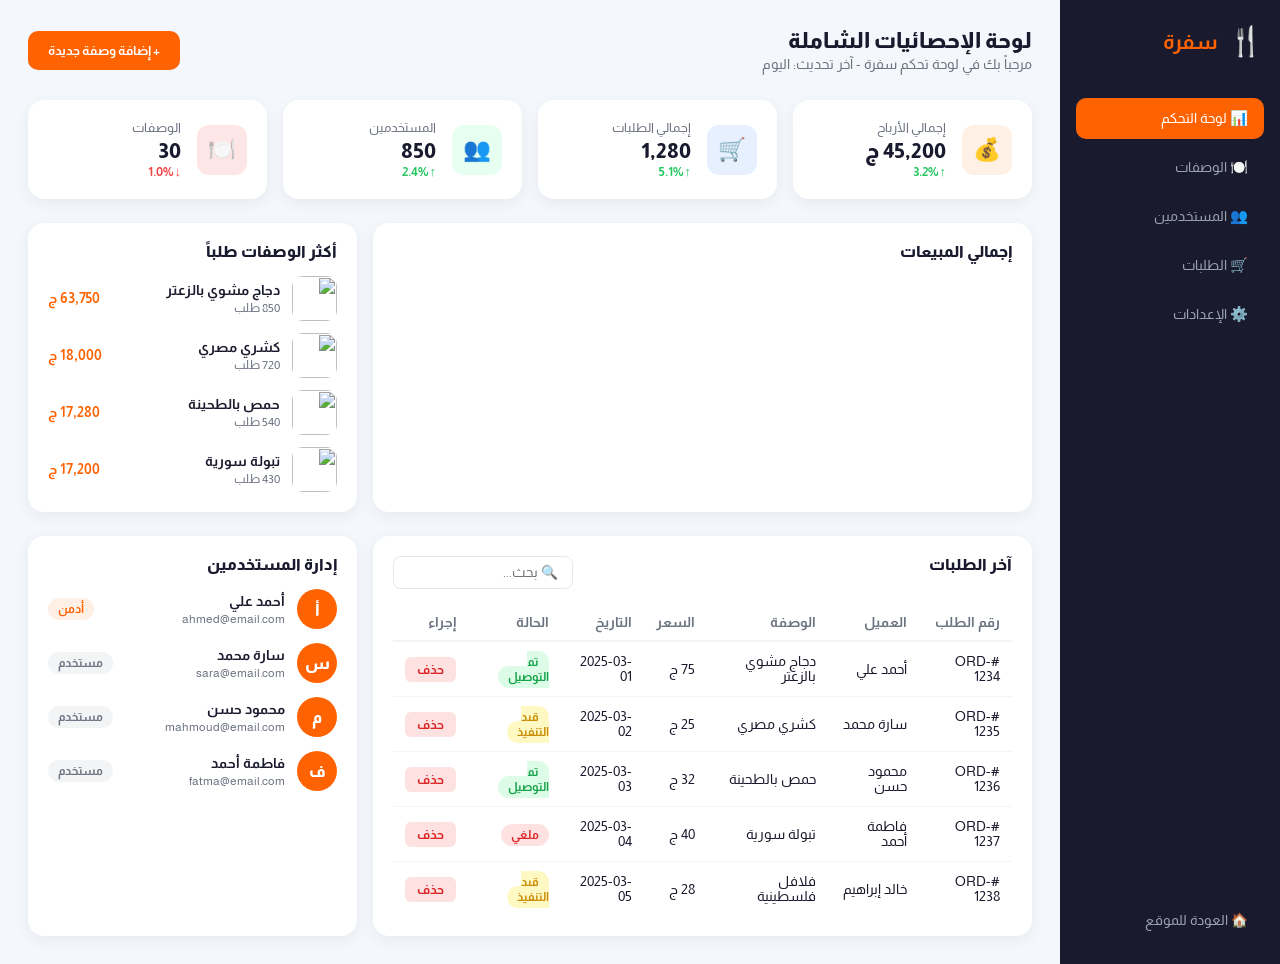
==== Admin-page/admin.html @ 30a463ea "add favourite, admin pages" ====
<!DOCTYPE html>
<html lang="ar" dir="rtl">
<head>
  <meta charset="UTF-8" />
  <meta name="viewport" content="width=device-width, initial-scale=1.0" />
  <title>لوحة الإدارة - سفرة</title>
  <link rel="stylesheet" href="admin.css" />
</head>
<body>

  <!-- Sidebar -->
  <div class="sidebar">
    <div class="sidebar-logo">
      <span>🍴</span>
      <h2>سفرة</h2>
    </div>
    <nav class="sidebar-nav">
      <a href="#" class="nav-item active">📊 لوحة التحكم</a>
      <a href="#" class="nav-item">🍽️ الوصفات</a>
      <a href="#" class="nav-item">👥 المستخدمين</a>
      <a href="#" class="nav-item">🛒 الطلبات</a>
      <a href="#" class="nav-item">⚙️ الإعدادات</a>
    </nav>
    <div class="sidebar-footer">
      <a href="../Home-page/Index.html" class="back-btn">🏠 العودة للموقع</a>
    </div>
  </div>

  <!-- Main Content -->
  <div class="main-content">

    <!-- Header -->
    <div class="dashboard-header">
      <div>
        <h1>لوحة الإحصائيات الشاملة</h1>
        <p>مرحباً بك في لوحة تحكم سفرة - آخر تحديث: اليوم</p>
      </div>
      <button class="add-recipe-btn">+ إضافة وصفة جديدة</button>
    </div>

    <!-- Stats Cards -->
    <div class="stats-grid">
      <div class="stat-card">
        <div class="stat-icon orange">💰</div>
        <div class="stat-info">
          <p class="stat-label">إجمالي الأرباح</p>
          <h3 class="stat-value">45,200 ج</h3>
          <span class="stat-change up">↑ 3.2%</span>
        </div>
      </div>
      <div class="stat-card">
        <div class="stat-icon blue">🛒</div>
        <div class="stat-info">
          <p class="stat-label">إجمالي الطلبات</p>
          <h3 class="stat-value">1,280</h3>
          <span class="stat-change up">↑ 5.1%</span>
        </div>
      </div>
      <div class="stat-card">
        <div class="stat-icon green">👥</div>
        <div class="stat-info">
          <p class="stat-label">المستخدمين</p>
          <h3 class="stat-value">850</h3>
          <span class="stat-change up">↑ 2.4%</span>
        </div>
      </div>
      <div class="stat-card">
        <div class="stat-icon red">🍽️</div>
        <div class="stat-info">
          <p class="stat-label">الوصفات</p>
          <h3 class="stat-value">30</h3>
          <span class="stat-change down">↓ 1.0%</span>
        </div>
      </div>
    </div>

    <!-- Chart + Top Recipes -->
    <div class="middle-grid">

      <!-- Chart -->
      <div class="card chart-card">
        <h3>إجمالي المبيعات</h3>
        <canvas id="salesChart"></canvas>
      </div>

      <!-- Top Recipes -->
      <div class="card top-recipes-card">
        <h3>أكثر الوصفات طلباً</h3>
        <ul class="top-recipes-list">
          <li>
            <img src="https://cdn.pixabay.com/photo/2017/12/09/08/18/meat-3007395_640.jpg" alt="" />
            <div>
              <p>دجاج مشوي بالزعتر</p>
              <span>850 طلب</span>
            </div>
            <strong>63,750 ج</strong>
          </li>
          <li>
            <img src="https://static.srpcdigital.com/styles/1037xauto/public/2024-07/727982.jpg.webp" alt="" />
            <div>
              <p>كشري مصري</p>
              <span>720 طلب</span>
            </div>
            <strong>18,000 ج</strong>
          </li>
          <li>
            <img src="https://www.smartpack-eg.com/rec/upload/8f224763c686b8917ebe1245f55e521c.jpg" alt="" />
            <div>
              <p>حمص بالطحينة</p>
              <span>540 طلب</span>
            </div>
            <strong>17,280 ج</strong>
          </li>
          <li>
            <img src="https://img.youm7.com/large/20220922010444444.jpg" alt="" />
            <div>
              <p>تبولة سورية</p>
              <span>430 طلب</span>
            </div>
            <strong>17,200 ج</strong>
          </li>
        </ul>
      </div>

    </div>

    <!-- Orders Table + Users -->
    <div class="bottom-grid">

      <!-- Orders Table -->
      <div class="card orders-card">
        <div class="card-header">
          <h3>آخر الطلبات</h3>
          <input type="text" placeholder="🔍 بحث..." class="search-input" id="searchInput" />
        </div>
        <table class="orders-table">
          <thead>
            <tr>
              <th>رقم الطلب</th>
              <th>العميل</th>
              <th>الوصفة</th>
              <th>السعر</th>
              <th>التاريخ</th>
              <th>الحالة</th>
              <th>إجراء</th>
            </tr>
          </thead>
          <tbody id="ordersTableBody">
            <tr>
              <td>#ORD-1234</td>
              <td>أحمد علي</td>
              <td>دجاج مشوي بالزعتر</td>
              <td>75 ج</td>
              <td>2025-03-01</td>
              <td><span class="badge delivered">تم التوصيل</span></td>
              <td><button class="action-btn delete" onclick="deleteRow(this)">حذف</button></td>
            </tr>
            <tr>
              <td>#ORD-1235</td>
              <td>سارة محمد</td>
              <td>كشري مصري</td>
              <td>25 ج</td>
              <td>2025-03-02</td>
              <td><span class="badge pending">قيد التنفيذ</span></td>
              <td><button class="action-btn delete" onclick="deleteRow(this)">حذف</button></td>
            </tr>
            <tr>
              <td>#ORD-1236</td>
              <td>محمود حسن</td>
              <td>حمص بالطحينة</td>
              <td>32 ج</td>
              <td>2025-03-03</td>
              <td><span class="badge delivered">تم التوصيل</span></td>
              <td><button class="action-btn delete" onclick="deleteRow(this)">حذف</button></td>
            </tr>
            <tr>
              <td>#ORD-1237</td>
              <td>فاطمة أحمد</td>
              <td>تبولة سورية</td>
              <td>40 ج</td>
              <td>2025-03-04</td>
              <td><span class="badge cancelled">ملغي</span></td>
              <td><button class="action-btn delete" onclick="deleteRow(this)">حذف</button></td>
            </tr>
            <tr>
              <td>#ORD-1238</td>
              <td>خالد إبراهيم</td>
              <td>فلافل فلسطينية</td>
              <td>28 ج</td>
              <td>2025-03-05</td>
              <td><span class="badge pending">قيد التنفيذ</span></td>
              <td><button class="action-btn delete" onclick="deleteRow(this)">حذف</button></td>
            </tr>
          </tbody>
        </table>
      </div>

      <!-- Users -->
      <div class="card users-card">
        <h3>إدارة المستخدمين</h3>
        <ul class="users-list">
          <li>
            <div class="user-avatar">أ</div>
            <div class="user-info">
              <p>أحمد علي</p>
              <span>ahmed@email.com</span>
            </div>
            <span class="user-role admin">أدمن</span>
          </li>
          <li>
            <div class="user-avatar">س</div>
            <div class="user-info">
              <p>سارة محمد</p>
              <span>sara@email.com</span>
            </div>
            <span class="user-role user">مستخدم</span>
          </li>
          <li>
            <div class="user-avatar">م</div>
            <div class="user-info">
              <p>محمود حسن</p>
              <span>mahmoud@email.com</span>
            </div>
            <span class="user-role user">مستخدم</span>
          </li>
          <li>
            <div class="user-avatar">ف</div>
            <div class="user-info">
              <p>فاطمة أحمد</p>
              <span>fatma@email.com</span>
            </div>
            <span class="user-role user">مستخدم</span>
          </li>
        </ul>
      </div>

    </div>

  </div>

  <script src="https://cdn.jsdelivr.net/npm/chart.js"></script>
  <script src="admin.js"></script>
</body>
</html>
---- Admin-page/admin.css ----
@import url('https://fonts.googleapis.com/css2?family=Almarai:wght@300;400;700;800&display=swap');

* {
  box-sizing: border-box;
  margin: 0;
  padding: 0;
}

body {
  font-family: 'Almarai', sans-serif;
  background: #f4f7fb;
  color: #2a2a2a;
  direction: rtl;
  display: flex;
}

/* ===== Sidebar ===== */
.sidebar {
  width: 220px;
  min-height: 100vh;
  background: #1a1a2e;
  display: flex;
  flex-direction: column;
  padding: 24px 16px;
  position: sticky;
  top: 0;
  flex-shrink: 0;
}

.sidebar-logo {
  display: flex;
  align-items: center;
  gap: 10px;
  color: white;
  margin-bottom: 40px;
}

.sidebar-logo span { font-size: 1.8rem; }
.sidebar-logo h2 { font-size: 1.3rem; color: #ff6200; }

.sidebar-nav {
  display: flex;
  flex-direction: column;
  gap: 8px;
  flex: 1;
}

.nav-item {
  color: #9ca3af;
  text-decoration: none;
  padding: 12px 16px;
  border-radius: 10px;
  font-size: 0.9rem;
  transition: all 0.3s ease;
}

.nav-item:hover, .nav-item.active {
  background: #ff6200;
  color: white;
}

.sidebar-footer { margin-top: 20px; }

.back-btn {
  display: block;
  color: #9ca3af;
  text-decoration: none;
  padding: 12px 16px;
  border-radius: 10px;
  font-size: 0.85rem;
  transition: all 0.3s ease;
}

.back-btn:hover {
  background: #ffffff1a;
  color: white;
}

/* ===== Main ===== */
.main-content {
  flex: 1;
  padding: 28px;
  overflow-x: hidden;
}

.dashboard-header {
  display: flex;
  justify-content: space-between;
  align-items: center;
  margin-bottom: 28px;
}

.dashboard-header h1 {
  font-size: 1.4rem;
  font-weight: 800;
  color: #1a1a2e;
}

.dashboard-header p {
  font-size: 0.85rem;
  color: #6b7280;
  margin-top: 4px;
}

.add-recipe-btn {
  background: #ff6200;
  color: white;
  border: none;
  padding: 12px 20px;
  border-radius: 10px;
  font-family: inherit;
  font-weight: 700;
  cursor: pointer;
  transition: 0.3s ease;
}

.add-recipe-btn:hover { background: #e55500; }

/* ===== Stats ===== */
.stats-grid {
  display: grid;
  grid-template-columns: repeat(4, 1fr);
  gap: 16px;
  margin-bottom: 24px;
}

.stat-card {
  background: white;
  border-radius: 16px;
  padding: 20px;
  display: flex;
  align-items: center;
  gap: 16px;
  box-shadow: 0 4px 15px rgba(0,0,0,0.06);
}

.stat-icon {
  width: 50px;
  height: 50px;
  border-radius: 12px;
  display: flex;
  align-items: center;
  justify-content: center;
  font-size: 1.4rem;
  flex-shrink: 0;
}

.stat-icon.orange { background: #fff0e6; }
.stat-icon.blue   { background: #e6f0ff; }
.stat-icon.green  { background: #e6fff0; }
.stat-icon.red    { background: #ffe6e6; }

.stat-label {
  font-size: 0.8rem;
  color: #6b7280;
  margin-bottom: 4px;
}

.stat-value {
  font-size: 1.3rem;
  font-weight: 800;
  color: #1a1a2e;
}

.stat-change {
  font-size: 0.8rem;
  font-weight: 700;
}

.stat-change.up   { color: #22c55e; }
.stat-change.down { color: #ef4444; }

/* ===== Middle Grid ===== */
.middle-grid {
  display: grid;
  grid-template-columns: 2fr 1fr;
  gap: 16px;
  margin-bottom: 24px;
}

.card {
  background: white;
  border-radius: 16px;
  padding: 20px;
  box-shadow: 0 4px 15px rgba(0,0,0,0.06);
}

.card h3 {
  font-size: 1rem;
  font-weight: 800;
  color: #1a1a2e;
  margin-bottom: 16px;
}

/* ===== Top Recipes ===== */
.top-recipes-list {
  list-style: none;
  display: flex;
  flex-direction: column;
  gap: 12px;
}

.top-recipes-list li {
  display: flex;
  align-items: center;
  gap: 12px;
}

.top-recipes-list img {
  width: 45px;
  height: 45px;
  border-radius: 10px;
  object-fit: cover;
}

.top-recipes-list div { flex: 1; }

.top-recipes-list p {
  font-size: 0.88rem;
  font-weight: 700;
  color: #1a1a2e;
}

.top-recipes-list span {
  font-size: 0.78rem;
  color: #6b7280;
}

.top-recipes-list strong {
  font-size: 0.85rem;
  color: #ff6200;
  white-space: nowrap;
}

/* ===== Bottom Grid ===== */
.bottom-grid {
  display: grid;
  grid-template-columns: 2fr 1fr;
  gap: 16px;
}

/* ===== Orders Table ===== */
.card-header {
  display: flex;
  justify-content: space-between;
  align-items: center;
  margin-bottom: 16px;
}

.search-input {
  padding: 8px 14px;
  border: 1px solid #e5e7eb;
  border-radius: 8px;
  font-family: inherit;
  font-size: 0.85rem;
  outline: none;
  width: 180px;
}

.search-input:focus { border-color: #ff6200; }

.orders-table {
  width: 100%;
  border-collapse: collapse;
  font-size: 0.85rem;
}

.orders-table th {
  text-align: right;
  padding: 10px 12px;
  color: #6b7280;
  font-weight: 700;
  border-bottom: 2px solid #f3f4f6;
  white-space: nowrap;
}

.orders-table td {
  padding: 12px;
  border-bottom: 1px solid #f3f4f6;
  color: #1a1a2e;
}

.orders-table tr:last-child td { border-bottom: none; }

.badge {
  padding: 4px 10px;
  border-radius: 20px;
  font-size: 0.78rem;
  font-weight: 700;
}

.badge.delivered  { background: #dcfce7; color: #16a34a; }
.badge.pending    { background: #fef9c3; color: #ca8a04; }
.badge.cancelled  { background: #fee2e2; color: #dc2626; }

.action-btn {
  padding: 5px 12px;
  border: none;
  border-radius: 6px;
  cursor: pointer;
  font-family: inherit;
  font-size: 0.8rem;
  font-weight: 700;
  transition: 0.2s ease;
}

.action-btn.delete {
  background: #fee2e2;
  color: #dc2626;
}

.action-btn.delete:hover { background: #dc2626; color: white; }

/* ===== Users ===== */
.users-list {
  list-style: none;
  display: flex;
  flex-direction: column;
  gap: 14px;
}

.users-list li {
  display: flex;
  align-items: center;
  gap: 12px;
}

.user-avatar {
  width: 40px;
  height: 40px;
  border-radius: 50%;
  background: #ff6200;
  color: white;
  display: flex;
  align-items: center;
  justify-content: center;
  font-weight: 800;
  flex-shrink: 0;
}

.user-info { flex: 1; }

.user-info p {
  font-size: 0.88rem;
  font-weight: 700;
  color: #1a1a2e;
}

.user-info span {
  font-size: 0.78rem;
  color: #6b7280;
}

.user-role {
  font-size: 0.75rem;
  font-weight: 700;
  padding: 4px 10px;
  border-radius: 20px;
}

.user-role.admin { background: #fff0e6; color: #ff6200; }
.user-role.user  { background: #f3f4f6; color: #6b7280; }

@media (max-width: 1024px) {
  .stats-grid { grid-template-columns: repeat(2, 1fr); }
  .middle-grid, .bottom-grid { grid-template-columns: 1fr; }
}

@media (max-width: 768px) {
  .sidebar { display: none; }
  .stats-grid { grid-template-columns: 1fr 1fr; }
}
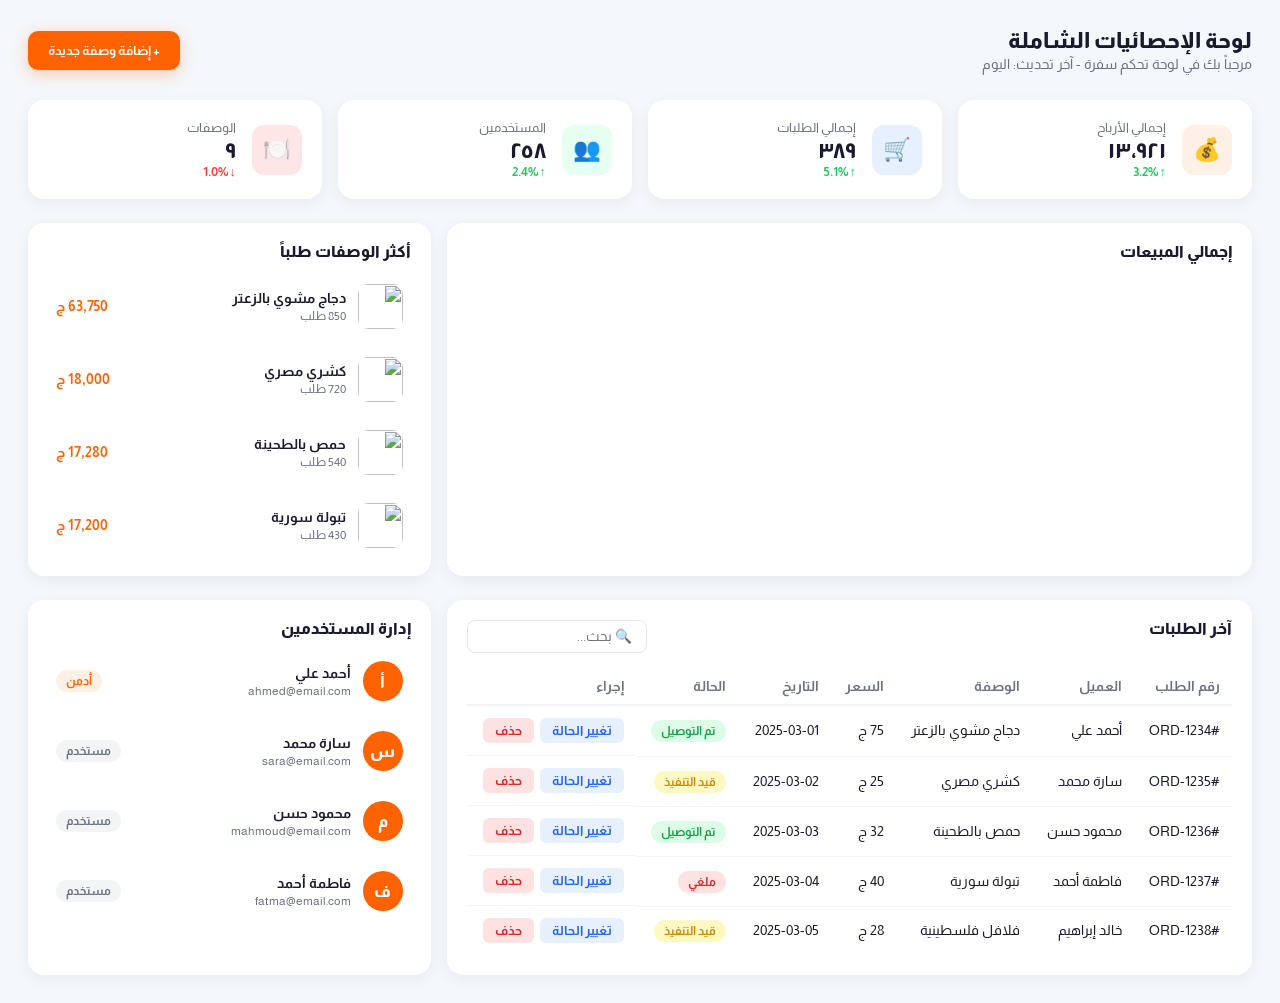
==== commit 2135d2fe: "Merge branch 'main' of https://github.com/khaledeng/RecipeMarket into cart-checkout" ====
--- a/Admin-page/admin.html
+++ b/Admin-page/admin.html
@@ -9,7 +9,7 @@
 <body>
 
   <!-- Sidebar -->
-  <div class="sidebar">
+  <!-- <div class="sidebar">
     <div class="sidebar-logo">
       <span>🍴</span>
       <h2>سفرة</h2>
@@ -24,7 +24,7 @@
     <div class="sidebar-footer">
       <a href="../Home-page/Index.html" class="back-btn">🏠 العودة للموقع</a>
     </div>
-  </div>
+  </div> -->
 
   <!-- Main Content -->
   <div class="main-content">
@@ -35,40 +35,40 @@
         <h1>لوحة الإحصائيات الشاملة</h1>
         <p>مرحباً بك في لوحة تحكم سفرة - آخر تحديث: اليوم</p>
       </div>
-      <button class="add-recipe-btn">+ إضافة وصفة جديدة</button>
+      <button class="add-recipe-btn" id="addRecipeBtn">+ إضافة وصفة جديدة</button>
     </div>
 
     <!-- Stats Cards -->
     <div class="stats-grid">
-      <div class="stat-card">
+      <div class="stat-card" style="animation-delay: 0s">
         <div class="stat-icon orange">💰</div>
         <div class="stat-info">
           <p class="stat-label">إجمالي الأرباح</p>
-          <h3 class="stat-value">45,200 ج</h3>
+          <h3 class="stat-value" data-target="45200">0</h3>
           <span class="stat-change up">↑ 3.2%</span>
         </div>
       </div>
-      <div class="stat-card">
+      <div class="stat-card" style="animation-delay: 0.1s">
         <div class="stat-icon blue">🛒</div>
         <div class="stat-info">
           <p class="stat-label">إجمالي الطلبات</p>
-          <h3 class="stat-value">1,280</h3>
+          <h3 class="stat-value" data-target="1280">0</h3>
           <span class="stat-change up">↑ 5.1%</span>
         </div>
       </div>
-      <div class="stat-card">
+      <div class="stat-card" style="animation-delay: 0.2s">
         <div class="stat-icon green">👥</div>
         <div class="stat-info">
           <p class="stat-label">المستخدمين</p>
-          <h3 class="stat-value">850</h3>
+          <h3 class="stat-value" data-target="850">0</h3>
           <span class="stat-change up">↑ 2.4%</span>
         </div>
       </div>
-      <div class="stat-card">
+      <div class="stat-card" style="animation-delay: 0.3s">
         <div class="stat-icon red">🍽️</div>
         <div class="stat-info">
           <p class="stat-label">الوصفات</p>
-          <h3 class="stat-value">30</h3>
+          <h3 class="stat-value" data-target="30">0</h3>
           <span class="stat-change down">↓ 1.0%</span>
         </div>
       </div>
@@ -76,58 +76,39 @@
 
     <!-- Chart + Top Recipes -->
     <div class="middle-grid">
-
-      <!-- Chart -->
       <div class="card chart-card">
         <h3>إجمالي المبيعات</h3>
         <canvas id="salesChart"></canvas>
       </div>
-
-      <!-- Top Recipes -->
       <div class="card top-recipes-card">
         <h3>أكثر الوصفات طلباً</h3>
         <ul class="top-recipes-list">
-          <li>
+          <li style="animation-delay:0.1s">
             <img src="https://cdn.pixabay.com/photo/2017/12/09/08/18/meat-3007395_640.jpg" alt="" />
-            <div>
-              <p>دجاج مشوي بالزعتر</p>
-              <span>850 طلب</span>
-            </div>
+            <div><p>دجاج مشوي بالزعتر</p><span>850 طلب</span></div>
             <strong>63,750 ج</strong>
           </li>
-          <li>
+          <li style="animation-delay:0.2s">
             <img src="https://static.srpcdigital.com/styles/1037xauto/public/2024-07/727982.jpg.webp" alt="" />
-            <div>
-              <p>كشري مصري</p>
-              <span>720 طلب</span>
-            </div>
+            <div><p>كشري مصري</p><span>720 طلب</span></div>
             <strong>18,000 ج</strong>
           </li>
-          <li>
+          <li style="animation-delay:0.3s">
             <img src="https://www.smartpack-eg.com/rec/upload/8f224763c686b8917ebe1245f55e521c.jpg" alt="" />
-            <div>
-              <p>حمص بالطحينة</p>
-              <span>540 طلب</span>
-            </div>
+            <div><p>حمص بالطحينة</p><span>540 طلب</span></div>
             <strong>17,280 ج</strong>
           </li>
-          <li>
+          <li style="animation-delay:0.4s">
             <img src="https://img.youm7.com/large/20220922010444444.jpg" alt="" />
-            <div>
-              <p>تبولة سورية</p>
-              <span>430 طلب</span>
-            </div>
+            <div><p>تبولة سورية</p><span>430 طلب</span></div>
             <strong>17,200 ج</strong>
           </li>
         </ul>
       </div>
-
     </div>
 
     <!-- Orders Table + Users -->
     <div class="bottom-grid">
-
-      <!-- Orders Table -->
       <div class="card orders-card">
         <div class="card-header">
           <h3>آخر الطلبات</h3>
@@ -147,96 +128,120 @@
           </thead>
           <tbody id="ordersTableBody">
             <tr>
-              <td>#ORD-1234</td>
-              <td>أحمد علي</td>
-              <td>دجاج مشوي بالزعتر</td>
-              <td>75 ج</td>
-              <td>2025-03-01</td>
+              <td>#ORD-1234</td><td>أحمد علي</td><td>دجاج مشوي بالزعتر</td><td>75 ج</td><td>2025-03-01</td>
               <td><span class="badge delivered">تم التوصيل</span></td>
-              <td><button class="action-btn delete" onclick="deleteRow(this)">حذف</button></td>
-            </tr>
-            <tr>
-              <td>#ORD-1235</td>
-              <td>سارة محمد</td>
-              <td>كشري مصري</td>
-              <td>25 ج</td>
-              <td>2025-03-02</td>
+              <td class="actions-cell">
+                <button class="action-btn status-btn" onclick="changeStatus(this)">تغيير الحالة</button>
+                <button class="action-btn delete" onclick="deleteRow(this)">حذف</button>
+              </td>
+            </tr>
+            <tr>
+              <td>#ORD-1235</td><td>سارة محمد</td><td>كشري مصري</td><td>25 ج</td><td>2025-03-02</td>
               <td><span class="badge pending">قيد التنفيذ</span></td>
-              <td><button class="action-btn delete" onclick="deleteRow(this)">حذف</button></td>
-            </tr>
-            <tr>
-              <td>#ORD-1236</td>
-              <td>محمود حسن</td>
-              <td>حمص بالطحينة</td>
-              <td>32 ج</td>
-              <td>2025-03-03</td>
+              <td class="actions-cell">
+                <button class="action-btn status-btn" onclick="changeStatus(this)">تغيير الحالة</button>
+                <button class="action-btn delete" onclick="deleteRow(this)">حذف</button>
+              </td>
+            </tr>
+            <tr>
+              <td>#ORD-1236</td><td>محمود حسن</td><td>حمص بالطحينة</td><td>32 ج</td><td>2025-03-03</td>
               <td><span class="badge delivered">تم التوصيل</span></td>
-              <td><button class="action-btn delete" onclick="deleteRow(this)">حذف</button></td>
-            </tr>
-            <tr>
-              <td>#ORD-1237</td>
-              <td>فاطمة أحمد</td>
-              <td>تبولة سورية</td>
-              <td>40 ج</td>
-              <td>2025-03-04</td>
+              <td class="actions-cell">
+                <button class="action-btn status-btn" onclick="changeStatus(this)">تغيير الحالة</button>
+                <button class="action-btn delete" onclick="deleteRow(this)">حذف</button>
+              </td>
+            </tr>
+            <tr>
+              <td>#ORD-1237</td><td>فاطمة أحمد</td><td>تبولة سورية</td><td>40 ج</td><td>2025-03-04</td>
               <td><span class="badge cancelled">ملغي</span></td>
-              <td><button class="action-btn delete" onclick="deleteRow(this)">حذف</button></td>
-            </tr>
-            <tr>
-              <td>#ORD-1238</td>
-              <td>خالد إبراهيم</td>
-              <td>فلافل فلسطينية</td>
-              <td>28 ج</td>
-              <td>2025-03-05</td>
+              <td class="actions-cell">
+                <button class="action-btn status-btn" onclick="changeStatus(this)">تغيير الحالة</button>
+                <button class="action-btn delete" onclick="deleteRow(this)">حذف</button>
+              </td>
+            </tr>
+            <tr>
+              <td>#ORD-1238</td><td>خالد إبراهيم</td><td>فلافل فلسطينية</td><td>28 ج</td><td>2025-03-05</td>
               <td><span class="badge pending">قيد التنفيذ</span></td>
-              <td><button class="action-btn delete" onclick="deleteRow(this)">حذف</button></td>
+              <td class="actions-cell">
+                <button class="action-btn status-btn" onclick="changeStatus(this)">تغيير الحالة</button>
+                <button class="action-btn delete" onclick="deleteRow(this)">حذف</button>
+              </td>
             </tr>
           </tbody>
         </table>
       </div>
 
-      <!-- Users -->
       <div class="card users-card">
         <h3>إدارة المستخدمين</h3>
         <ul class="users-list">
-          <li>
-            <div class="user-avatar">أ</div>
-            <div class="user-info">
-              <p>أحمد علي</p>
-              <span>ahmed@email.com</span>
-            </div>
-            <span class="user-role admin">أدمن</span>
-          </li>
-          <li>
-            <div class="user-avatar">س</div>
-            <div class="user-info">
-              <p>سارة محمد</p>
-              <span>sara@email.com</span>
-            </div>
-            <span class="user-role user">مستخدم</span>
-          </li>
-          <li>
-            <div class="user-avatar">م</div>
-            <div class="user-info">
-              <p>محمود حسن</p>
-              <span>mahmoud@email.com</span>
-            </div>
-            <span class="user-role user">مستخدم</span>
-          </li>
-          <li>
-            <div class="user-avatar">ف</div>
-            <div class="user-info">
-              <p>فاطمة أحمد</p>
-              <span>fatma@email.com</span>
-            </div>
-            <span class="user-role user">مستخدم</span>
-          </li>
+          <li><div class="user-avatar">أ</div><div class="user-info"><p>أحمد علي</p><span>ahmed@email.com</span></div><span class="user-role admin">أدمن</span></li>
+          <li><div class="user-avatar">س</div><div class="user-info"><p>سارة محمد</p><span>sara@email.com</span></div><span class="user-role user">مستخدم</span></li>
+          <li><div class="user-avatar">م</div><div class="user-info"><p>محمود حسن</p><span>mahmoud@email.com</span></div><span class="user-role user">مستخدم</span></li>
+          <li><div class="user-avatar">ف</div><div class="user-info"><p>فاطمة أحمد</p><span>fatma@email.com</span></div><span class="user-role user">مستخدم</span></li>
         </ul>
       </div>
-
-    </div>
-
+    </div>
   </div>
+
+  <!-- Modal إضافة وصفة -->
+  <div class="modal-overlay" id="addRecipeModal">
+    <div class="modal-box">
+      <div class="modal-header">
+        <h2>➕ إضافة وصفة جديدة</h2>
+        <button class="close-modal" id="closeModal">✕</button>
+      </div>
+      <div class="modal-body">
+        <div class="form-group">
+          <label>اسم الوصفة</label>
+          <input type="text" id="recipeName" placeholder="مثال: كشري مصري" />
+        </div>
+        <div class="form-group">
+          <label>رابط الصورة</label>
+          <input type="text" id="recipeImage" placeholder="https://..." />
+        </div>
+        <div class="form-row">
+          <div class="form-group">
+            <label>السعر (ج)</label>
+            <input type="number" id="recipePrice" placeholder="50" />
+          </div>
+          <div class="form-group">
+            <label>وقت التحضير (دقيقة)</label>
+            <input type="number" id="recipeTime" placeholder="30" />
+          </div>
+        </div>
+        <div class="form-row">
+          <div class="form-group">
+            <label>التصنيف</label>
+            <select id="recipeCategory">
+              <option value="breakfast">فطار</option>
+              <option value="lunch">غداء</option>
+              <option value="dinner">عشاء</option>
+              <option value="dessert">حلويات</option>
+            </select>
+          </div>
+          <div class="form-group">
+            <label>الصعوبة</label>
+            <select id="recipeDifficulty">
+              <option value="easy">سهل</option>
+              <option value="medium">متوسط</option>
+              <option value="hard">صعب</option>
+            </select>
+          </div>
+        </div>
+        <div class="form-group">
+          <label>الوصف</label>
+          <textarea id="recipeDesc" placeholder="وصف مختصر للوصفة..."></textarea>
+        </div>
+      </div>
+      <div class="modal-footer">
+        <button class="save-btn" id="saveRecipeBtn">💾 حفظ الوصفة</button>
+        <button class="cancel-modal-btn" id="cancelModal">إلغاء</button>
+      </div>
+    </div>
+  </div>
+
+  <!-- Notification -->
+  <div class="admin-notification" id="adminNotification"></div>
 
   <script src="https://cdn.jsdelivr.net/npm/chart.js"></script>
   <script src="admin.js"></script>
--- a/Admin-page/admin.css
+++ b/Admin-page/admin.css
@@ -1,10 +1,6 @@
 @import url('https://fonts.googleapis.com/css2?family=Almarai:wght@300;400;700;800&display=swap');
 
-* {
-  box-sizing: border-box;
-  margin: 0;
-  padding: 0;
-}
+* { box-sizing: border-box; margin: 0; padding: 0; }
 
 body {
   font-family: 'Almarai', sans-serif;
@@ -25,25 +21,19 @@
   position: sticky;
   top: 0;
   flex-shrink: 0;
-}
-
-.sidebar-logo {
-  display: flex;
-  align-items: center;
-  gap: 10px;
-  color: white;
-  margin-bottom: 40px;
-}
-
+  animation: slideInRight 0.5s ease;
+}
+
+@keyframes slideInRight {
+  from { transform: translateX(100px); opacity: 0; }
+  to   { transform: translateX(0); opacity: 1; }
+}
+
+.sidebar-logo { display: flex; align-items: center; gap: 10px; color: white; margin-bottom: 40px; }
 .sidebar-logo span { font-size: 1.8rem; }
 .sidebar-logo h2 { font-size: 1.3rem; color: #ff6200; }
 
-.sidebar-nav {
-  display: flex;
-  flex-direction: column;
-  gap: 8px;
-  flex: 1;
-}
+.sidebar-nav { display: flex; flex-direction: column; gap: 8px; flex: 1; }
 
 .nav-item {
   color: #9ca3af;
@@ -54,10 +44,7 @@
   transition: all 0.3s ease;
 }
 
-.nav-item:hover, .nav-item.active {
-  background: #ff6200;
-  color: white;
-}
+.nav-item:hover, .nav-item.active { background: #ff6200; color: white; }
 
 .sidebar-footer { margin-top: 20px; }
 
@@ -71,36 +58,26 @@
   transition: all 0.3s ease;
 }
 
-.back-btn:hover {
-  background: #ffffff1a;
-  color: white;
-}
+.back-btn:hover { background: #ffffff1a; color: white; }
 
 /* ===== Main ===== */
-.main-content {
-  flex: 1;
-  padding: 28px;
-  overflow-x: hidden;
-}
+.main-content { flex: 1; padding: 28px; overflow-x: hidden; }
 
 .dashboard-header {
   display: flex;
   justify-content: space-between;
   align-items: center;
   margin-bottom: 28px;
-}
-
-.dashboard-header h1 {
-  font-size: 1.4rem;
-  font-weight: 800;
-  color: #1a1a2e;
-}
-
-.dashboard-header p {
-  font-size: 0.85rem;
-  color: #6b7280;
-  margin-top: 4px;
-}
+  animation: fadeInDown 0.5s ease;
+}
+
+@keyframes fadeInDown {
+  from { opacity: 0; transform: translateY(-20px); }
+  to   { opacity: 1; transform: translateY(0); }
+}
+
+.dashboard-header h1 { font-size: 1.4rem; font-weight: 800; color: #1a1a2e; }
+.dashboard-header p { font-size: 0.85rem; color: #6b7280; margin-top: 4px; }
 
 .add-recipe-btn {
   background: #ff6200;
@@ -112,9 +89,14 @@
   font-weight: 700;
   cursor: pointer;
   transition: 0.3s ease;
-}
-
-.add-recipe-btn:hover { background: #e55500; }
+  box-shadow: 0 4px 15px rgba(255,98,0,0.3);
+}
+
+.add-recipe-btn:hover {
+  background: #e55500;
+  transform: translateY(-2px);
+  box-shadow: 0 6px 20px rgba(255,98,0,0.4);
+}
 
 /* ===== Stats ===== */
 .stats-grid {
@@ -132,17 +114,25 @@
   align-items: center;
   gap: 16px;
   box-shadow: 0 4px 15px rgba(0,0,0,0.06);
+  animation: fadeInUp 0.6s ease both;
+  transition: transform 0.3s ease, box-shadow 0.3s ease;
+}
+
+.stat-card:hover {
+  transform: translateY(-4px);
+  box-shadow: 0 12px 30px rgba(0,0,0,0.1);
+}
+
+@keyframes fadeInUp {
+  from { opacity: 0; transform: translateY(30px); }
+  to   { opacity: 1; transform: translateY(0); }
 }
 
 .stat-icon {
-  width: 50px;
-  height: 50px;
+  width: 50px; height: 50px;
   border-radius: 12px;
-  display: flex;
-  align-items: center;
-  justify-content: center;
-  font-size: 1.4rem;
-  flex-shrink: 0;
+  display: flex; align-items: center; justify-content: center;
+  font-size: 1.4rem; flex-shrink: 0;
 }
 
 .stat-icon.orange { background: #fff0e6; }
@@ -150,23 +140,9 @@
 .stat-icon.green  { background: #e6fff0; }
 .stat-icon.red    { background: #ffe6e6; }
 
-.stat-label {
-  font-size: 0.8rem;
-  color: #6b7280;
-  margin-bottom: 4px;
-}
-
-.stat-value {
-  font-size: 1.3rem;
-  font-weight: 800;
-  color: #1a1a2e;
-}
-
-.stat-change {
-  font-size: 0.8rem;
-  font-weight: 700;
-}
-
+.stat-label { font-size: 0.8rem; color: #6b7280; margin-bottom: 4px; }
+.stat-value { font-size: 1.3rem; font-weight: 800; color: #1a1a2e; }
+.stat-change { font-size: 0.8rem; font-weight: 700; }
 .stat-change.up   { color: #22c55e; }
 .stat-change.down { color: #ef4444; }
 
@@ -183,69 +159,34 @@
   border-radius: 16px;
   padding: 20px;
   box-shadow: 0 4px 15px rgba(0,0,0,0.06);
-}
-
-.card h3 {
-  font-size: 1rem;
-  font-weight: 800;
-  color: #1a1a2e;
-  margin-bottom: 16px;
-}
+  animation: fadeInUp 0.6s ease both;
+}
+
+.card h3 { font-size: 1rem; font-weight: 800; color: #1a1a2e; margin-bottom: 16px; }
 
 /* ===== Top Recipes ===== */
-.top-recipes-list {
-  list-style: none;
-  display: flex;
-  flex-direction: column;
-  gap: 12px;
-}
+.top-recipes-list { list-style: none; display: flex; flex-direction: column; gap: 12px; }
 
 .top-recipes-list li {
-  display: flex;
-  align-items: center;
-  gap: 12px;
-}
-
-.top-recipes-list img {
-  width: 45px;
-  height: 45px;
-  border-radius: 10px;
-  object-fit: cover;
-}
-
+  display: flex; align-items: center; gap: 12px;
+  animation: fadeInUp 0.5s ease both;
+  padding: 8px;
+  border-radius: 10px;
+  transition: background 0.2s ease;
+}
+
+.top-recipes-list li:hover { background: #fff5f0; }
+
+.top-recipes-list img { width: 45px; height: 45px; border-radius: 10px; object-fit: cover; }
 .top-recipes-list div { flex: 1; }
-
-.top-recipes-list p {
-  font-size: 0.88rem;
-  font-weight: 700;
-  color: #1a1a2e;
-}
-
-.top-recipes-list span {
-  font-size: 0.78rem;
-  color: #6b7280;
-}
-
-.top-recipes-list strong {
-  font-size: 0.85rem;
-  color: #ff6200;
-  white-space: nowrap;
-}
+.top-recipes-list p { font-size: 0.88rem; font-weight: 700; color: #1a1a2e; }
+.top-recipes-list span { font-size: 0.78rem; color: #6b7280; }
+.top-recipes-list strong { font-size: 0.85rem; color: #ff6200; white-space: nowrap; }
 
 /* ===== Bottom Grid ===== */
-.bottom-grid {
-  display: grid;
-  grid-template-columns: 2fr 1fr;
-  gap: 16px;
-}
-
-/* ===== Orders Table ===== */
-.card-header {
-  display: flex;
-  justify-content: space-between;
-  align-items: center;
-  margin-bottom: 16px;
-}
+.bottom-grid { display: grid; grid-template-columns: 2fr 1fr; gap: 16px; }
+
+.card-header { display: flex; justify-content: space-between; align-items: center; margin-bottom: 16px; }
 
 .search-input {
   padding: 8px 14px;
@@ -255,15 +196,12 @@
   font-size: 0.85rem;
   outline: none;
   width: 180px;
-}
-
-.search-input:focus { border-color: #ff6200; }
-
-.orders-table {
-  width: 100%;
-  border-collapse: collapse;
-  font-size: 0.85rem;
-}
+  transition: 0.2s ease;
+}
+
+.search-input:focus { border-color: #ff6200; box-shadow: 0 0 0 3px rgba(255,98,0,0.1); }
+
+.orders-table { width: 100%; border-collapse: collapse; font-size: 0.85rem; }
 
 .orders-table th {
   text-align: right;
@@ -274,24 +212,43 @@
   white-space: nowrap;
 }
 
-.orders-table td {
-  padding: 12px;
-  border-bottom: 1px solid #f3f4f6;
-  color: #1a1a2e;
-}
-
+.orders-table td { padding: 12px; border-bottom: 1px solid #f3f4f6; color: #1a1a2e; transition: background 0.2s ease; }
+.orders-table tr:hover td { background: #fff8f5; }
 .orders-table tr:last-child td { border-bottom: none; }
+
+/* ===== Row Remove Animation ===== */
+.orders-table tr.removing {
+  animation: rowRemove 0.4s ease forwards;
+}
+
+@keyframes rowRemove {
+  from { opacity: 1; transform: translateX(0); }
+  to   { opacity: 0; transform: translateX(100px); }
+}
+
+/* ===== Row Add Animation ===== */
+.orders-table tr.adding {
+  animation: rowAdd 0.4s ease forwards;
+}
+
+@keyframes rowAdd {
+  from { opacity: 0; transform: translateX(-50px); }
+  to   { opacity: 1; transform: translateX(0); }
+}
 
 .badge {
   padding: 4px 10px;
   border-radius: 20px;
   font-size: 0.78rem;
   font-weight: 700;
+  transition: all 0.3s ease;
 }
 
 .badge.delivered  { background: #dcfce7; color: #16a34a; }
 .badge.pending    { background: #fef9c3; color: #ca8a04; }
 .badge.cancelled  { background: #fee2e2; color: #dc2626; }
+
+.actions-cell { display: flex; gap: 6px; }
 
 .action-btn {
   padding: 5px 12px;
@@ -304,63 +261,188 @@
   transition: 0.2s ease;
 }
 
-.action-btn.delete {
-  background: #fee2e2;
-  color: #dc2626;
-}
-
+.action-btn.delete { background: #fee2e2; color: #dc2626; }
 .action-btn.delete:hover { background: #dc2626; color: white; }
+.action-btn.status-btn { background: #e6f0ff; color: #2563eb; }
+.action-btn.status-btn:hover { background: #2563eb; color: white; }
 
 /* ===== Users ===== */
-.users-list {
-  list-style: none;
-  display: flex;
-  flex-direction: column;
-  gap: 14px;
-}
+.users-list { list-style: none; display: flex; flex-direction: column; gap: 14px; }
 
 .users-list li {
-  display: flex;
-  align-items: center;
-  gap: 12px;
-}
+  display: flex; align-items: center; gap: 12px;
+  padding: 8px;
+  border-radius: 10px;
+  transition: background 0.2s ease;
+}
+
+.users-list li:hover { background: #fff5f0; }
 
 .user-avatar {
-  width: 40px;
-  height: 40px;
+  width: 40px; height: 40px;
   border-radius: 50%;
   background: #ff6200;
   color: white;
-  display: flex;
+  display: flex; align-items: center; justify-content: center;
+  font-weight: 800; flex-shrink: 0;
+}
+
+.user-info { flex: 1; }
+.user-info p { font-size: 0.88rem; font-weight: 700; color: #1a1a2e; }
+.user-info span { font-size: 0.78rem; color: #6b7280; }
+
+.user-role { font-size: 0.75rem; font-weight: 700; padding: 4px 10px; border-radius: 20px; }
+.user-role.admin { background: #fff0e6; color: #ff6200; }
+.user-role.user  { background: #f3f4f6; color: #6b7280; }
+
+/* ===== Modal ===== */
+.modal-overlay {
+  display: none;
+  position: fixed;
+  inset: 0;
+  background: rgba(0,0,0,0.5);
+  z-index: 1000;
   align-items: center;
   justify-content: center;
-  font-weight: 800;
-  flex-shrink: 0;
-}
-
-.user-info { flex: 1; }
-
-.user-info p {
-  font-size: 0.88rem;
+  backdrop-filter: blur(4px);
+}
+
+.modal-overlay.show {
+  display: flex;
+  animation: fadeIn 0.2s ease;
+}
+
+@keyframes fadeIn {
+  from { opacity: 0; }
+  to   { opacity: 1; }
+}
+
+.modal-box {
+  background: white;
+  border-radius: 20px;
+  width: 90%;
+  max-width: 520px;
+  box-shadow: 0 20px 60px rgba(0,0,0,0.2);
+  animation: slideUp 0.3s ease;
+  overflow: hidden;
+}
+
+@keyframes slideUp {
+  from { transform: translateY(40px); opacity: 0; }
+  to   { transform: translateY(0); opacity: 1; }
+}
+
+.modal-header {
+  display: flex;
+  justify-content: space-between;
+  align-items: center;
+  padding: 20px 24px;
+  border-bottom: 1px solid #f3f4f6;
+}
+
+.modal-header h2 { font-size: 1.1rem; font-weight: 800; color: #1a1a2e; }
+
+.close-modal {
+  background: #f3f4f6;
+  border: none;
+  border-radius: 50%;
+  width: 32px; height: 32px;
+  cursor: pointer;
+  font-size: 0.9rem;
+  transition: 0.2s ease;
+}
+
+.close-modal:hover { background: #fee2e2; color: #dc2626; }
+
+.modal-body { padding: 20px 24px; display: flex; flex-direction: column; gap: 14px; }
+
+.form-group { display: flex; flex-direction: column; gap: 6px; }
+.form-group label { font-size: 0.85rem; font-weight: 700; color: #1a1a2e; }
+
+.form-group input,
+.form-group select,
+.form-group textarea {
+  padding: 10px 14px;
+  border: 1px solid #e5e7eb;
+  border-radius: 8px;
+  font-family: inherit;
+  font-size: 0.9rem;
+  outline: none;
+  transition: 0.2s ease;
+  color: #1a1a2e;
+}
+
+.form-group input:focus,
+.form-group select:focus,
+.form-group textarea:focus {
+  border-color: #ff6200;
+  box-shadow: 0 0 0 3px rgba(255,98,0,0.1);
+}
+
+.form-group textarea { height: 80px; resize: none; }
+
+.form-row { display: grid; grid-template-columns: 1fr 1fr; gap: 14px; }
+
+.modal-footer {
+  padding: 16px 24px;
+  border-top: 1px solid #f3f4f6;
+  display: flex;
+  gap: 10px;
+}
+
+.save-btn {
+  flex: 1;
+  padding: 12px;
+  background: #ff6200;
+  color: white;
+  border: none;
+  border-radius: 10px;
+  font-family: inherit;
   font-weight: 700;
+  cursor: pointer;
+  transition: 0.3s ease;
+}
+
+.save-btn:hover { background: #e55500; }
+
+.cancel-modal-btn {
+  padding: 12px 20px;
+  background: #f3f4f6;
   color: #1a1a2e;
-}
-
-.user-info span {
-  font-size: 0.78rem;
-  color: #6b7280;
-}
-
-.user-role {
-  font-size: 0.75rem;
-  font-weight: 700;
-  padding: 4px 10px;
-  border-radius: 20px;
-}
-
-.user-role.admin { background: #fff0e6; color: #ff6200; }
-.user-role.user  { background: #f3f4f6; color: #6b7280; }
-
+  border: none;
+  border-radius: 10px;
+  font-family: inherit;
+  font-weight: 600;
+  cursor: pointer;
+  transition: 0.2s ease;
+}
+
+.cancel-modal-btn:hover { background: #e5e7eb; }
+
+/* ===== Notification ===== */
+.admin-notification {
+  position: fixed;
+  bottom: 30px;
+  left: 50%;
+  transform: translateX(-50%) translateY(80px);
+  background: #1a1a2e;
+  color: white;
+  padding: 12px 28px;
+  border-radius: 50px;
+  font-size: 0.9rem;
+  font-weight: 600;
+  z-index: 2000;
+  transition: transform 0.3s ease, opacity 0.3s ease;
+  opacity: 0;
+  white-space: nowrap;
+}
+
+.admin-notification.show {
+  transform: translateX(-50%) translateY(0);
+  opacity: 1;
+}
+
+/* ===== Responsive ===== */
 @media (max-width: 1024px) {
   .stats-grid { grid-template-columns: repeat(2, 1fr); }
   .middle-grid, .bottom-grid { grid-template-columns: 1fr; }
@@ -369,4 +451,5 @@
 @media (max-width: 768px) {
   .sidebar { display: none; }
   .stats-grid { grid-template-columns: 1fr 1fr; }
+  .form-row { grid-template-columns: 1fr; }
 }
